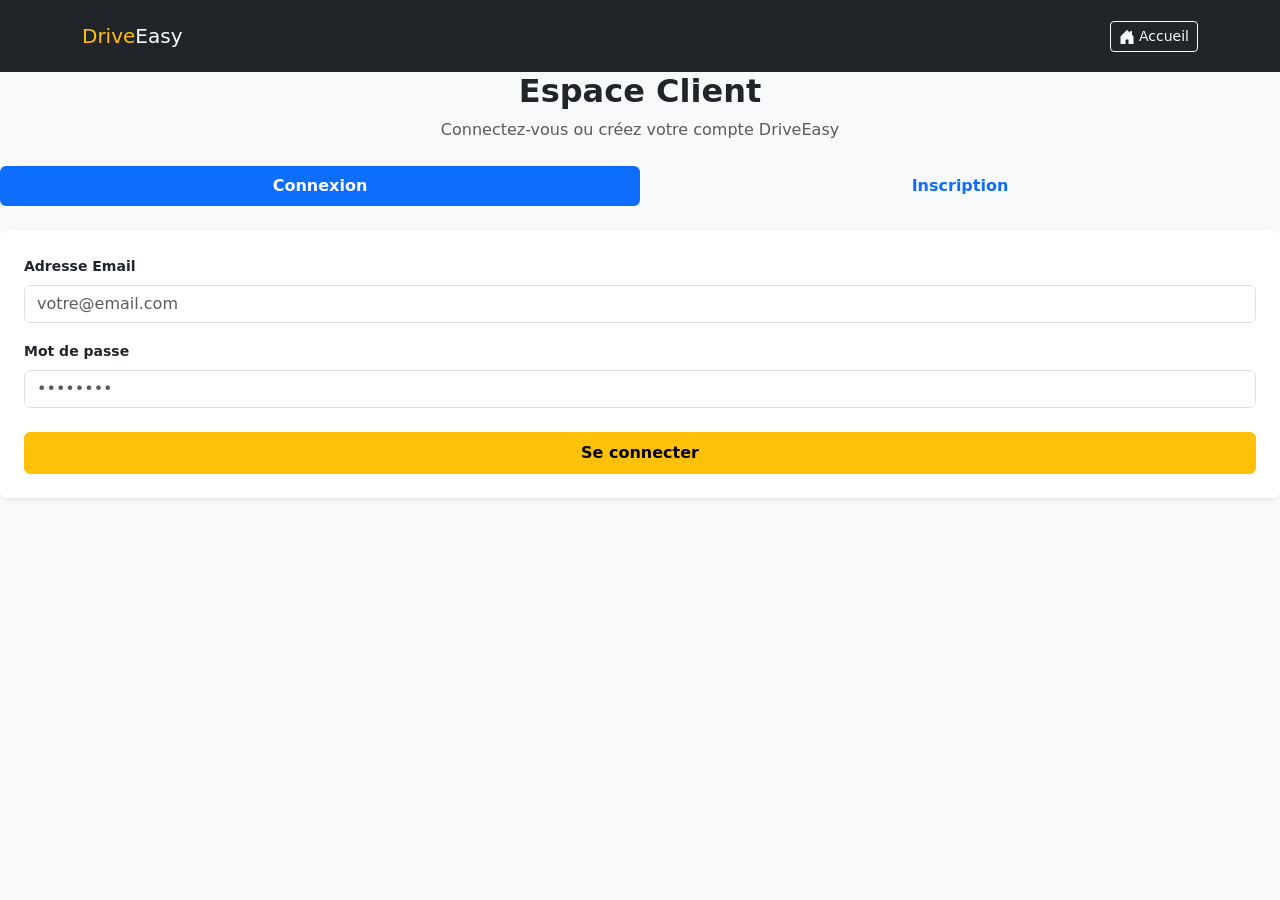
==== login.html @ c2813b2a "etape 1.1: les fichiers html" ====
<!DOCTYPE html>
<html lang="fr">
<head>
  <meta charset="UTF-8">
  <meta name="viewport" content="width=device-width, initial-scale=1.0">
  <title>Connexion — DriveEasy</title>
  <link rel="stylesheet" href="css/style.css">
  <link href="https://cdn.jsdelivr.net/npm/bootstrap@5.3.3/dist/css/bootstrap.min.css" rel="stylesheet">
</head>
<body class="bg-light">

  <nav class="navbar navbar-dark bg-dark py-3">
    <div class="container">
      <a class="navbar-brand text-warning" href="index.html">Drive<span class="text-white">Easy</span></a>
      <a href="index.html" class="btn btn-outline-light btn-sm">  <svg xmlns="http://www.w3.org/2000/svg" width="16" height="16" fill="currentColor" class="bi bi-house-door-fill" viewBox="0 0 16 16">
  <path d="M6.5 14.5v-3.505c0-.245.25-.495.5-.495h2c.25 0 .5.25.5.5v3.5a.5.5 0 0 0 .5.5h4a.5.5 0 0 0 .5-.5v-7a.5.5 0 0 0-.146-.354L13 5.793V2.5a.5.5 0 0 0-.5-.5h-1a.5.5 0 0 0-.5.5v1.293L8.354 1.146a.5.5 0 0 0-.708 0l-6 6A.5.5 0 0 0 1.5 7.5v7a.5.5 0 0 0 .5.5h4a.5.5 0 0 0 .5-.5"/>
</svg> Accueil</a>
    </div>
  </nav>

  <div class="card-log">
    <div class="text-center mb-4">
      <h2 class="fw-bold">Espace Client</h2>
      <p class="text-muted">Connectez-vous ou créez votre compte DriveEasy</p>
    </div>

    <ul class="nav nav-pills mb-4 nav-justified" id="pills-tab">
      <li class="nav-item">
        <button class="nav-link active fw-bold" data-bs-toggle="pill" data-bs-target="#login">Connexion</button>
      </li>
      <li class="nav-item">
        <button class="nav-link fw-bold" data-bs-toggle="pill" data-bs-target="#register">Inscription</button>
      </li>
    </ul>

    <div class="tab-content bg-white p-4 shadow-sm rounded border-0">
      <div class="tab-pane fade show active" id="login">
        <div class="mb-3">
          <label class="form-label small fw-bold">Adresse Email</label>
          <input id="lEmail" type="email" class="form-control" placeholder="votre@email.com" required>
        </div>
        <div class="mb-3">
          <label class="form-label small fw-bold">Mot de passe</label>
          <input id="lPwd" type="password" class="form-control" placeholder="••••••••" required>
        </div>
        <button class="btn btn-warning w-100 fw-bold py-2 mt-2" onclick="login()">Se connecter</button>
      </div>

      <div class="tab-pane fade" id="register">
        <div class="mb-3">
          <label class="form-label small fw-bold">Nom complet (lettres uniquement)</label>
          <input id="rNom" type="text" class="form-control" placeholder="Votre nom complet" required>
        </div>
        <div class="mb-3">
          <label class="form-label small fw-bold">Adresse Email</label>
          <input id="rEmail" type="email" class="form-control" placeholder="votre@email.com" required>
        </div>
        <div class="mb-3">
          <label class="form-label small fw-bold">Mot de passe</label>
          <input id="rPwd" type="password" class="form-control" placeholder="••••••••" required>
        </div>
        <button class="btn btn-dark w-100 fw-bold py-2 mt-2" onclick="register()">Créer un compte</button>
      </div>
    </div>
  </div>
  <script src="https://cdn.jsdelivr.net/npm/bootstrap@5.3.3/dist/js/bootstrap.bundle.min.js"></script>
</body>
</html>
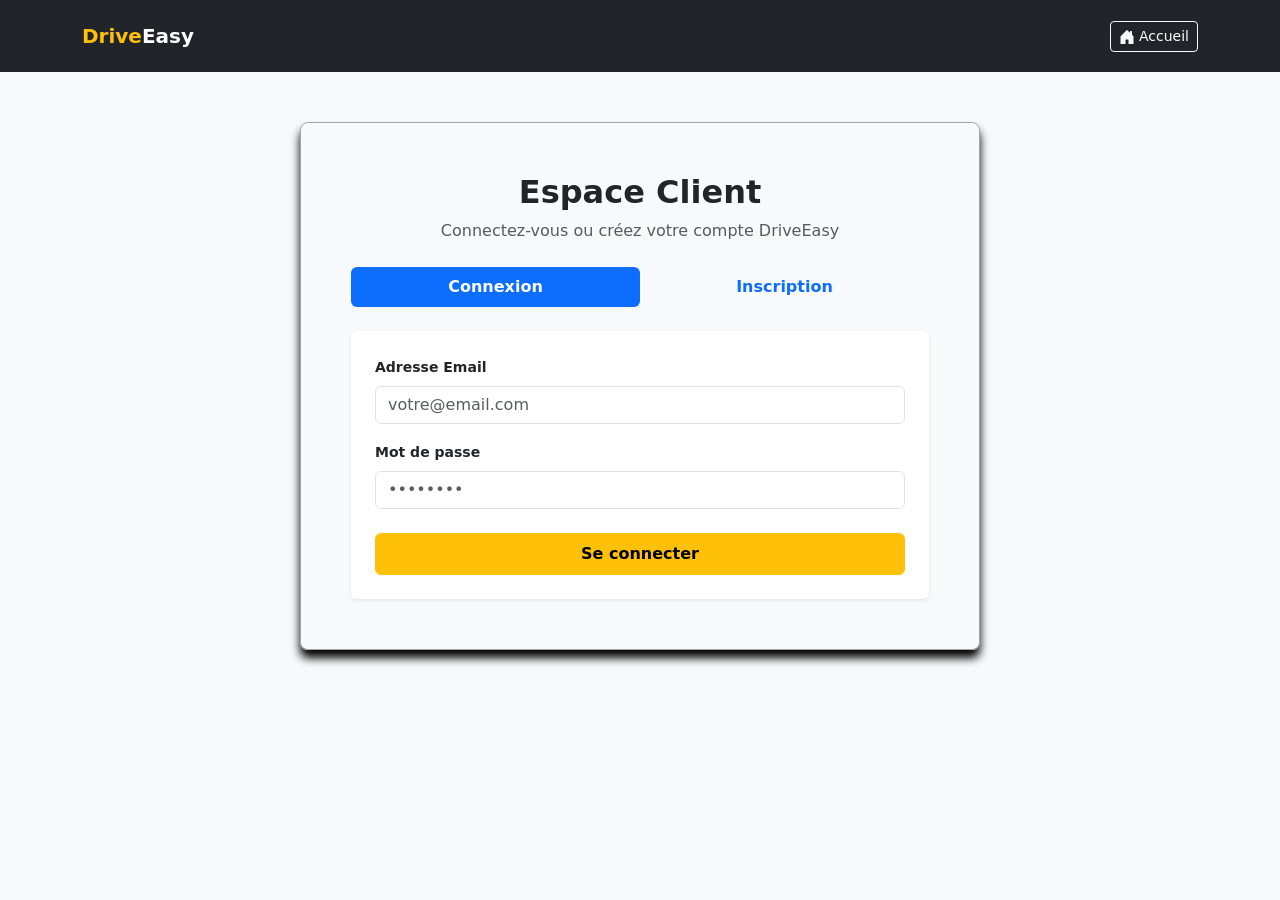
==== commit f3cfc774: "ajout de nouveau fichier js et ajout des photos" ====
--- a/login.html
+++ b/login.html
@@ -5,6 +5,7 @@
   <meta name="viewport" content="width=device-width, initial-scale=1.0">
   <title>Connexion — DriveEasy</title>
   <link rel="stylesheet" href="css/style.css">
+  <script src="login.js"></script>
   <link href="https://cdn.jsdelivr.net/npm/bootstrap@5.3.3/dist/css/bootstrap.min.css" rel="stylesheet">
 </head>
 <body class="bg-light">
--- a/css/style.css
+++ b/css/style.css
@@ -0,0 +1,215 @@
+body {
+  font-family: 'Segoe UI', sans-serif;
+  color: #333;
+}
+
+.navbar-brand {
+  font-size: 1.6rem;
+  font-weight: 900;
+  color: #ff9800 !important;
+}
+
+.navbar-brand span {
+  color: #0d6efd;
+}
+
+.nav-link {
+  font-weight: 500;
+}
+
+.top-bar {
+  background-color: #f8f9fa;
+  font-size: 0.9rem;
+  padding: 8px 0;
+  border-bottom: 1px solid #eaeaea;
+}
+
+.hero-banner {
+  position: relative;
+  height: 55vh;
+  min-height: 380px;
+  background-color: #000;
+  overflow: hidden;
+}
+
+.hero-banner-img {
+  width: 100%;
+  height: 100%;
+  object-fit: cover;
+  opacity: 0.6;
+}
+
+.hero-banner-content {
+  position: absolute;
+  top: 50%;
+  left: 0;
+  right: 0;
+  transform: translateY(-50%);
+  padding: 0 15px;
+}
+
+.hero-banner-content h1 {
+  font-size: 2.2rem;
+  font-weight: 700;
+  text-shadow: 2px 2px 4px rgba(0, 0, 0, 0.8);
+}
+
+@media (min-width: 768px) {
+  .hero-banner-content h1 {
+    font-size: 3.2rem;
+  }
+}
+
+.booking-widget {
+  background: white;
+  border-radius: 8px;
+  padding: 20px;
+  box-shadow: 0 10px 30px rgba(0, 0, 0, 0.15);
+  position: relative;
+  margin-top: 20px;
+  z-index: 10;
+}
+.btn-solid.theme-primary {
+  
+  display: block;
+  width: 100%;
+  background-color: #ff9800;
+  color: rgb(0, 0, 0);
+  border: none;
+  padding: 10px 16px;
+  border-radius: 5px;
+  text-decoration: none;
+  text-align: center;
+  font-weight: bold;
+  transition: background-color 0.3s;
+  }
+      
+.card-img-top {
+    height: 180px;
+    object-fit: cover;
+  }
+@media (min-width: 992px) {
+  .booking-widget {
+    margin-top: -50px;
+  }
+}
+
+.company-info {
+  background-color: #f8f9fa;
+  border-bottom: 1px solid #eaeaea;
+  padding: 20px 0;
+}
+
+@media (min-width: 768px) {
+  .border-end-md {
+    border-right: 1px solid #dee2e6;
+  }
+  .border-start-md {
+    border-left: 1px solid #dee2e6;
+  }
+}
+
+.reassurance-section {
+  padding: 40px 0;
+}
+
+.reassurance-icon {
+  font-size: 2rem;
+  color: #0073ff;
+}
+
+.card {
+  transition: transform .3s, box-shadow .3s;
+}
+
+.card:hover {
+  transform: translateY(-5px);
+  box-shadow: 0 8px 20px rgba(0, 0, 0, 0.12) ;
+}
+.phrase-ctc {
+  text-align: center;
+  margin-bottom: 30px;
+}
+.contenair {
+  margin-top: 40px;
+}
+.msg {
+  margin-left: 350px;
+}
+.env-msg {
+  text-align: center;
+  margin-bottom: 20px;
+}
+.card-msg {
+  padding: 20px;
+  border: 1px solid #a5a4a4;
+  border-radius: 8px;
+  box-shadow: 0 8px 10px black ;
+}
+.card-msg:hover{
+  transform: translateY(-5px);
+  
+}
+.card-log {
+  padding: 50px;
+  border: 1px solid #a5a4a4;
+  border-radius: 8px;
+  box-shadow: 0 8px 10px black ;
+  margin-left: 300px;
+  margin-right: 300px;
+  margin-top: 50px;
+  margin-bottom: 50px;
+}
+.card-log:hover{
+  transform: translateY(-5px);
+  
+}
+.ctn-voi{
+  margin-top:40px;
+  margin-left: 20px;
+  margin-right: 20px;
+}
+.contnr-reserv{
+  margin-top:40px;
+  margin-left: 20px;
+  margin-right: 20px;
+}
+#resForm {
+  
+  padding: 20px;
+  border-radius: 8px;
+
+}
+.contnr-reserv{
+  margin-top:40px;
+  margin-left: 200px;
+  margin-right:200px;
+  border-radius: 8px;
+  box-shadow: 0 8px 20px black;
+  border: 1px solid #a5a4a4;
+}
+.contnr-reserv:hover{
+  transform: translateY(-5px);
+  
+}
+.phrase{
+  margin-top: 20px;
+  text-align: center;
+  margin-bottom: 30px;
+}
+
+.card-voitures{
+  padding: 5px 5px 5px 5px;
+ box-shadow: 0 8px 20px black;
+  border: 1px solid #a5a4a4;
+  border-radius: 10px;
+  margin: 10px;
+  width: max-content;
+  margin-left: 70px;
+}
+.vtr{
+  gap: 5px;
+  display: flex;
+padding-top: 20px;
+
+}
